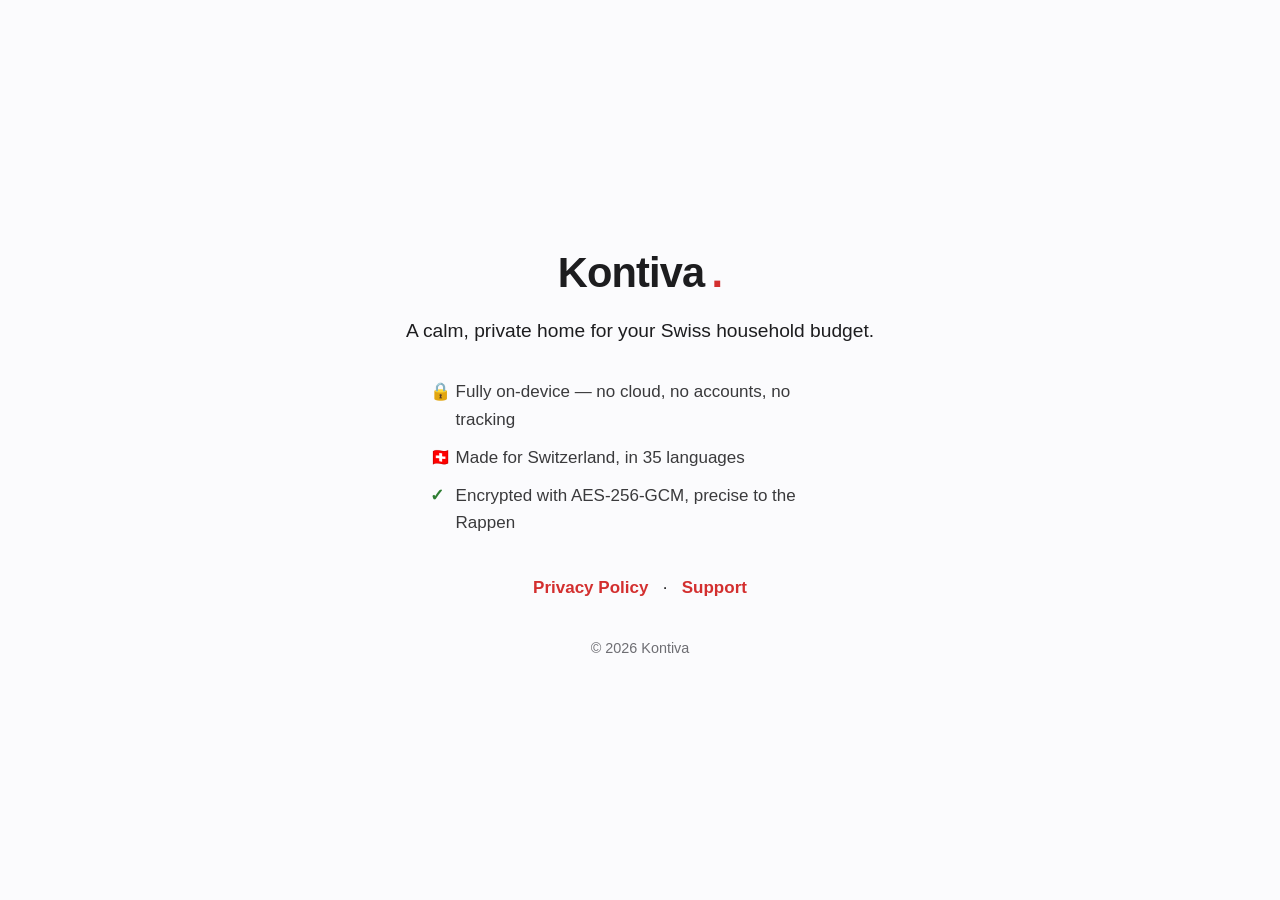
==== docs/index.html @ 573bb306 "docs: host privacy policy + landing page via GitHub Pages Co-Authored-By: Claude Opus 4.8 <noreply@a" ====
<!DOCTYPE html>
<html lang="en">
<head>
<meta charset="utf-8">
<meta name="viewport" content="width=device-width, initial-scale=1">
<title>Kontiva — Private Swiss household budgeting</title>
<meta name="description" content="A calm, private home for your Swiss household budget. Everything stays on your iPhone, encrypted — no cloud, no accounts, no tracking.">
<style>
  :root { color-scheme: light dark; }
  * { box-sizing: border-box; }
  body {
    font: 17px/1.6 -apple-system, BlinkMacSystemFont, "Segoe UI", Roboto, Helvetica, Arial, sans-serif;
    margin: 0; min-height: 100vh; display: grid; place-items: center;
    padding: 2rem 1.25rem; color: #1d1d1f; background: #fbfbfd;
  }
  .card { max-width: 560px; text-align: center; }
  .brand { display: inline-flex; align-items: baseline; gap: .45rem;
           font-weight: 700; font-size: 2.6rem; letter-spacing: -.02em; margin: 0 0 .4rem; }
  .brand .dot { color: #d32f2f; }
  p.tag { font-size: 1.2rem; color: #1d1d1f; margin: .2rem 0 1.6rem; }
  ul.points { list-style: none; padding: 0; margin: 0 auto 2rem; max-width: 420px;
              text-align: left; color: #3a3a3c; }
  ul.points li { padding: .35rem 0 .35rem 1.6rem; position: relative; }
  ul.points li::before { content: "🔒"; position: absolute; left: 0; }
  ul.points li:nth-child(2)::before { content: "🇨🇭"; }
  ul.points li:nth-child(3)::before { content: "✓"; color: #2e7d32; font-weight: 700; }
  .links a { color: #d32f2f; text-decoration: none; font-weight: 600; margin: 0 .6rem; }
  .links a:hover { text-decoration: underline; }
  footer { margin-top: 2.2rem; color: #6e6e73; font-size: .9rem; }
  @media (prefers-color-scheme: dark) {
    body { color: #f5f5f7; background: #000; }
    p.tag { color: #f5f5f7; }
    ul.points { color: #c7c7cc; }
    .links a { color: #ff6b6b; }
    footer { color: #98989d; }
  }
</style>
</head>
<body>
<div class="card">
  <p class="brand">Kontiva<span class="dot">.</span></p>
  <p class="tag">A calm, private home for your Swiss household budget.</p>
  <ul class="points">
    <li>Fully on-device — no cloud, no accounts, no tracking</li>
    <li>Made for Switzerland, in 35 languages</li>
    <li>Encrypted with AES-256-GCM, precise to the Rappen</li>
  </ul>
  <p class="links">
    <a href="./privacy.html">Privacy Policy</a> ·
    <a href="mailto:mohamed.rumy@bluewin.ch">Support</a>
  </p>
  <footer>© 2026 Kontiva</footer>
</div>
</body>
</html>
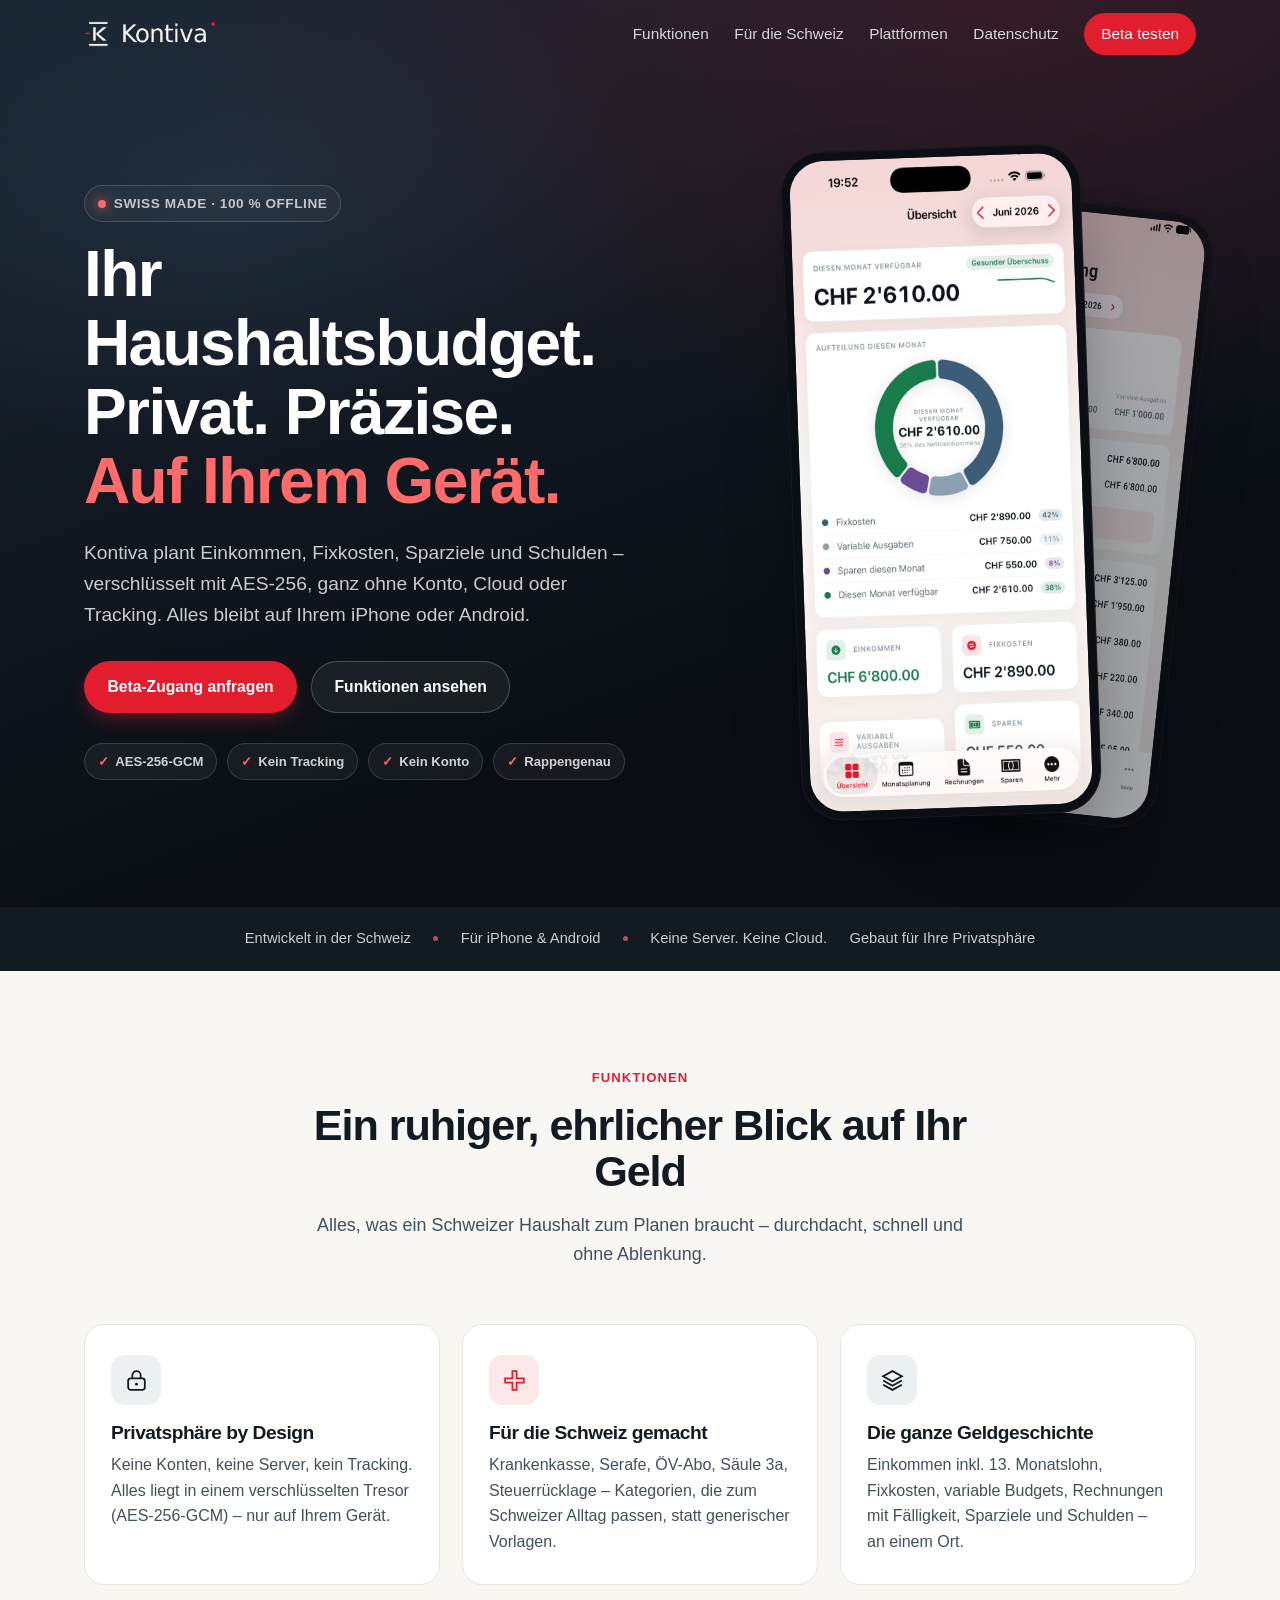
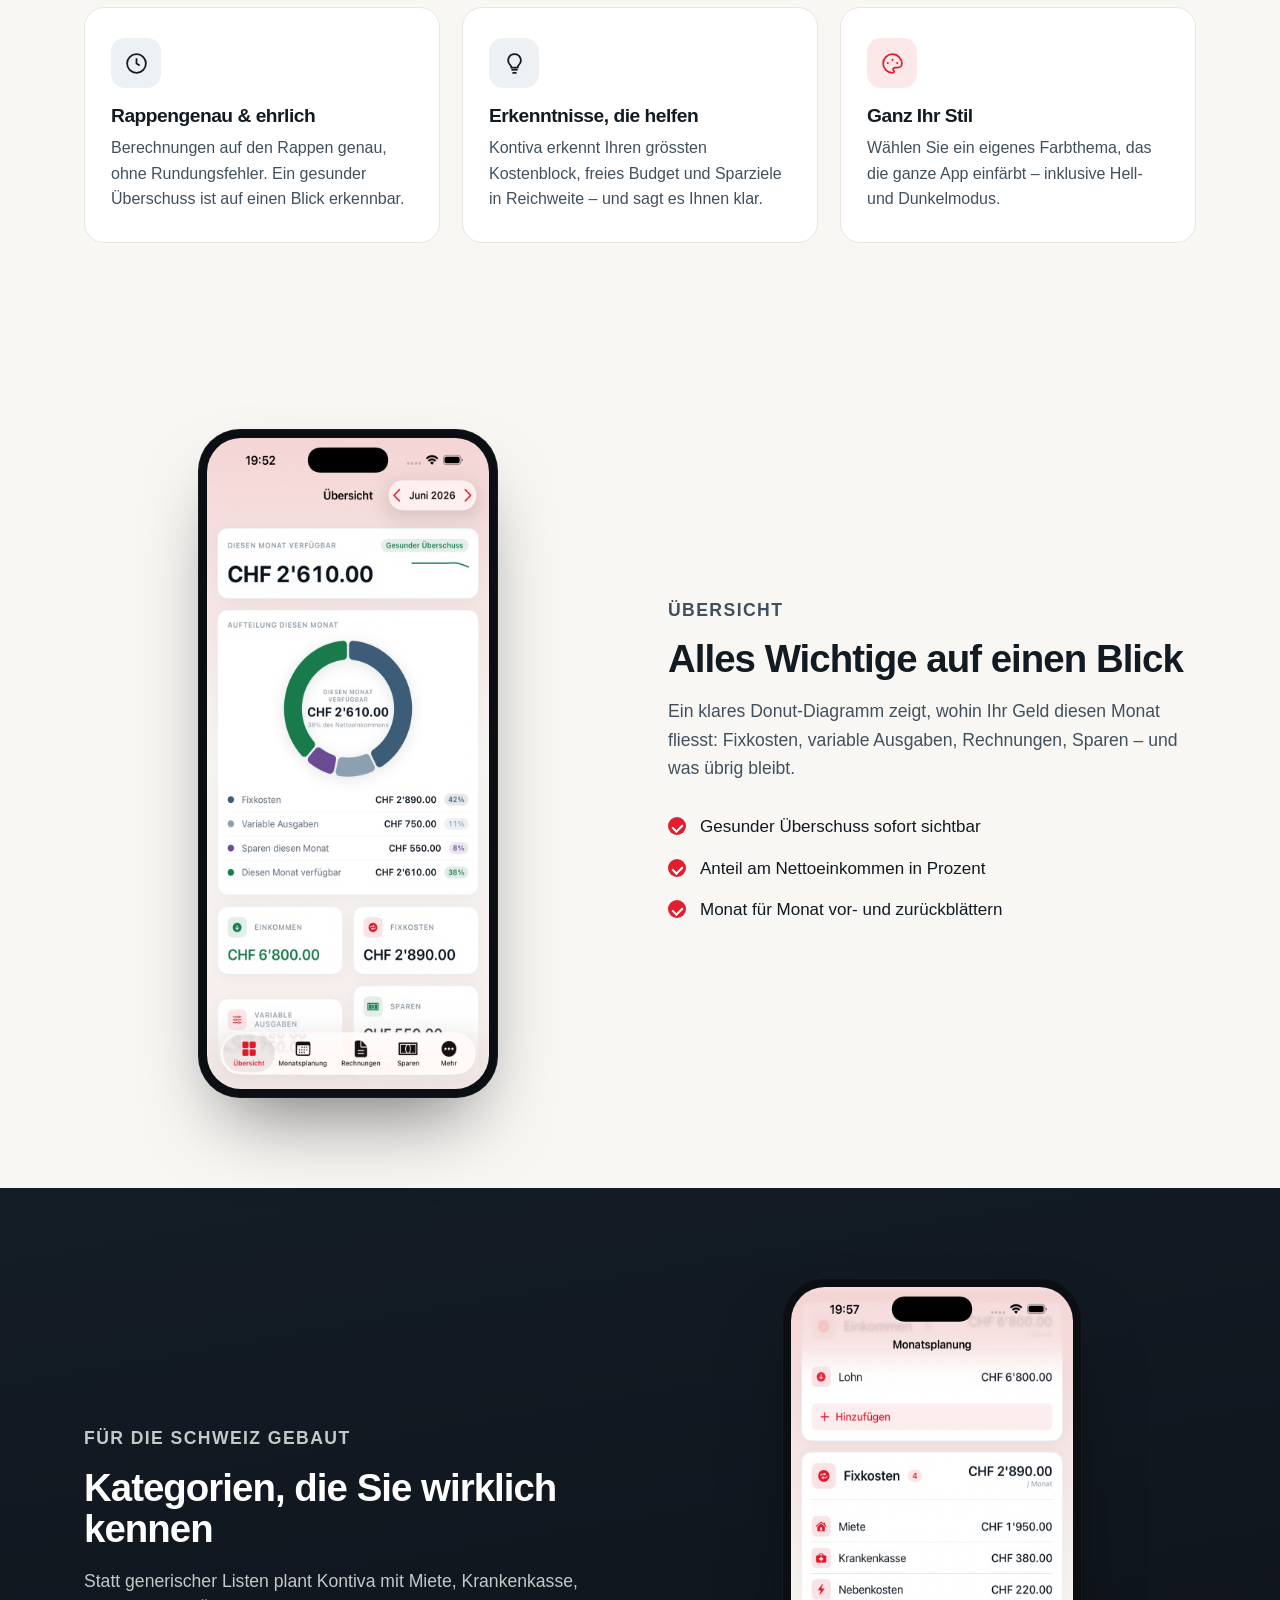
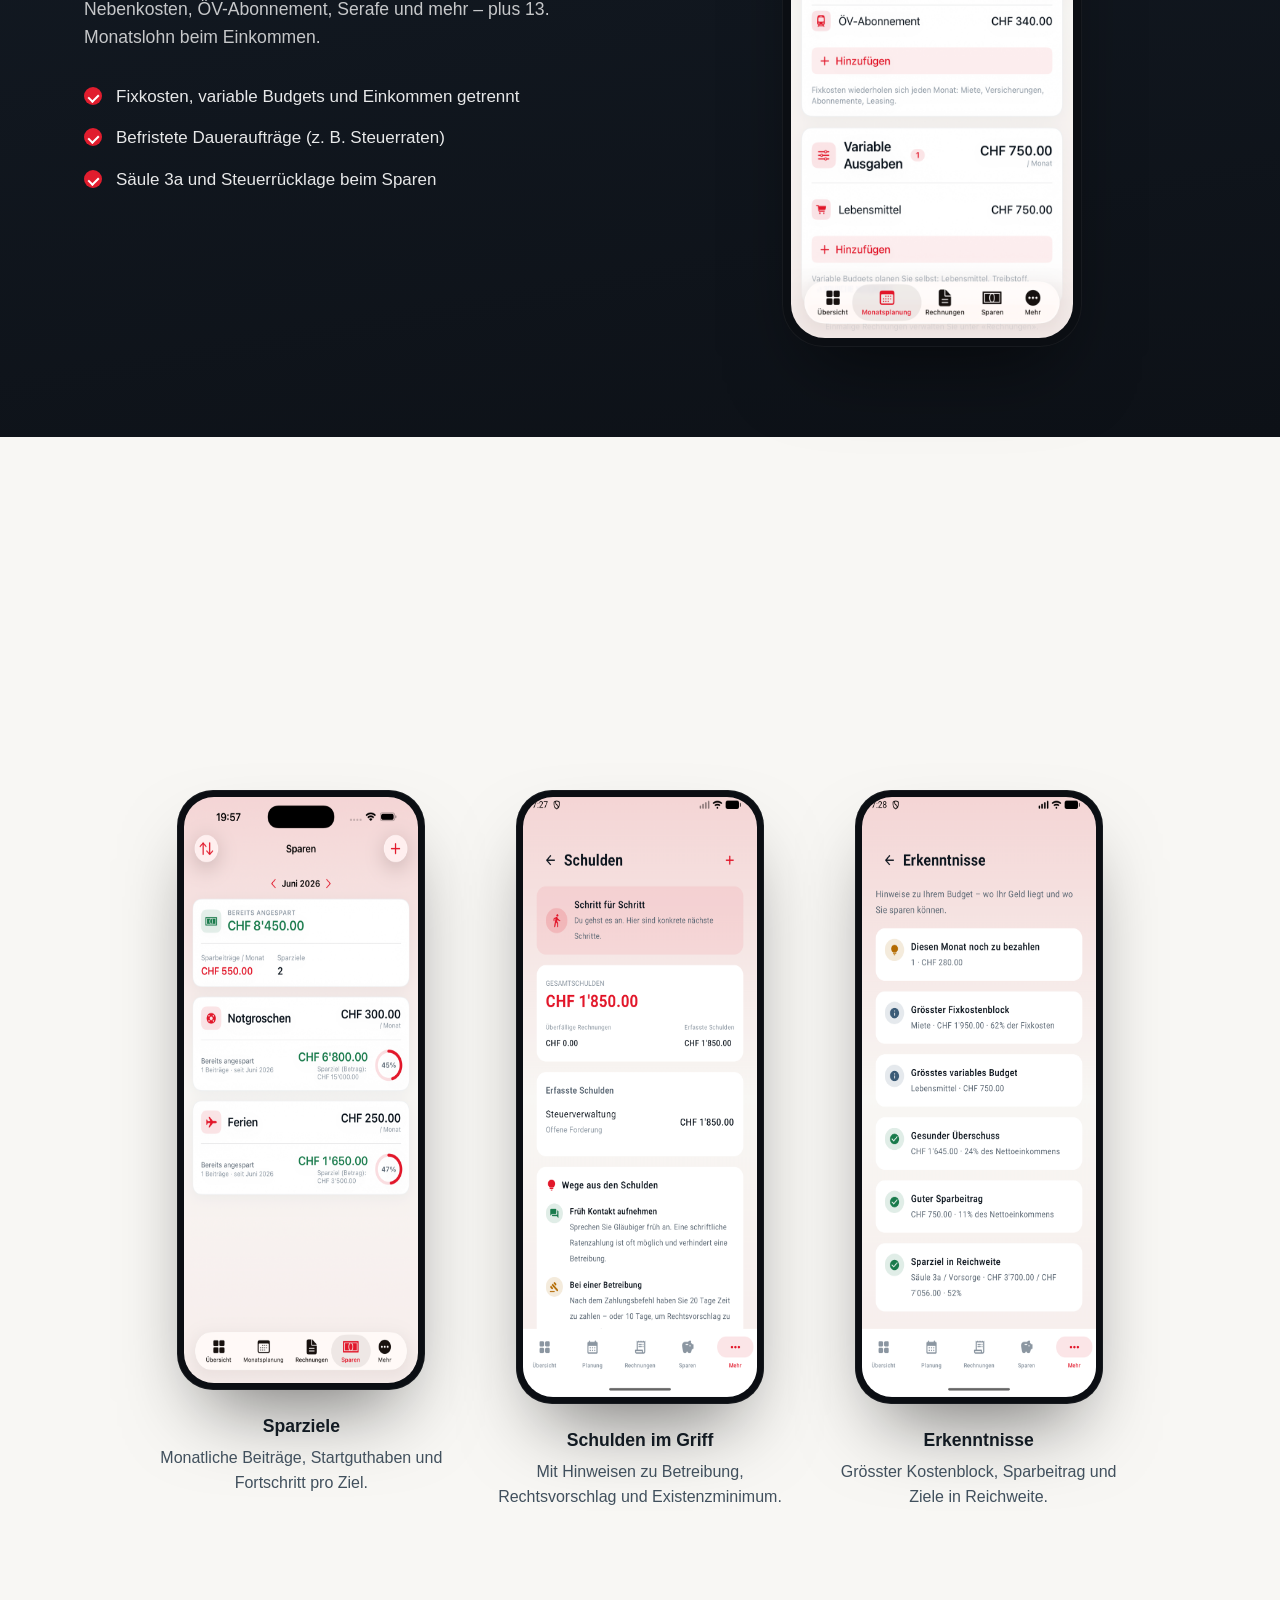
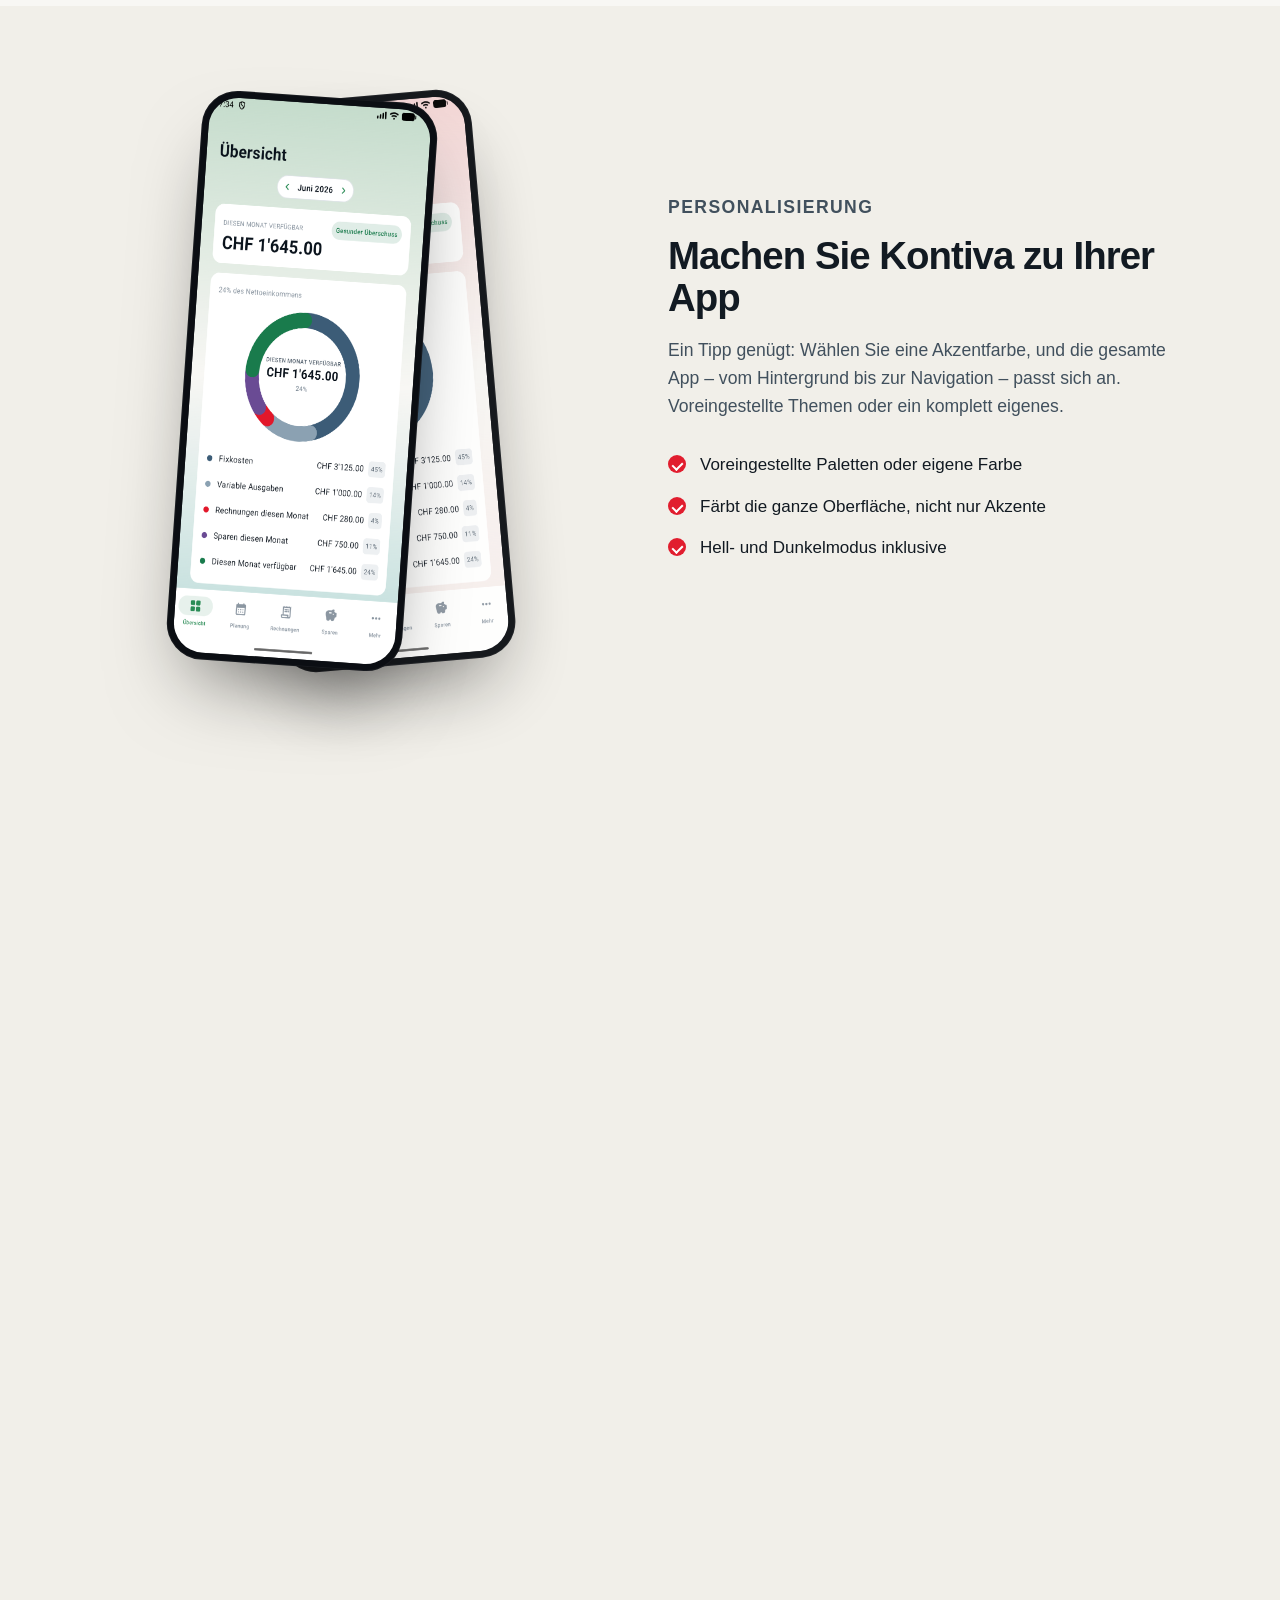
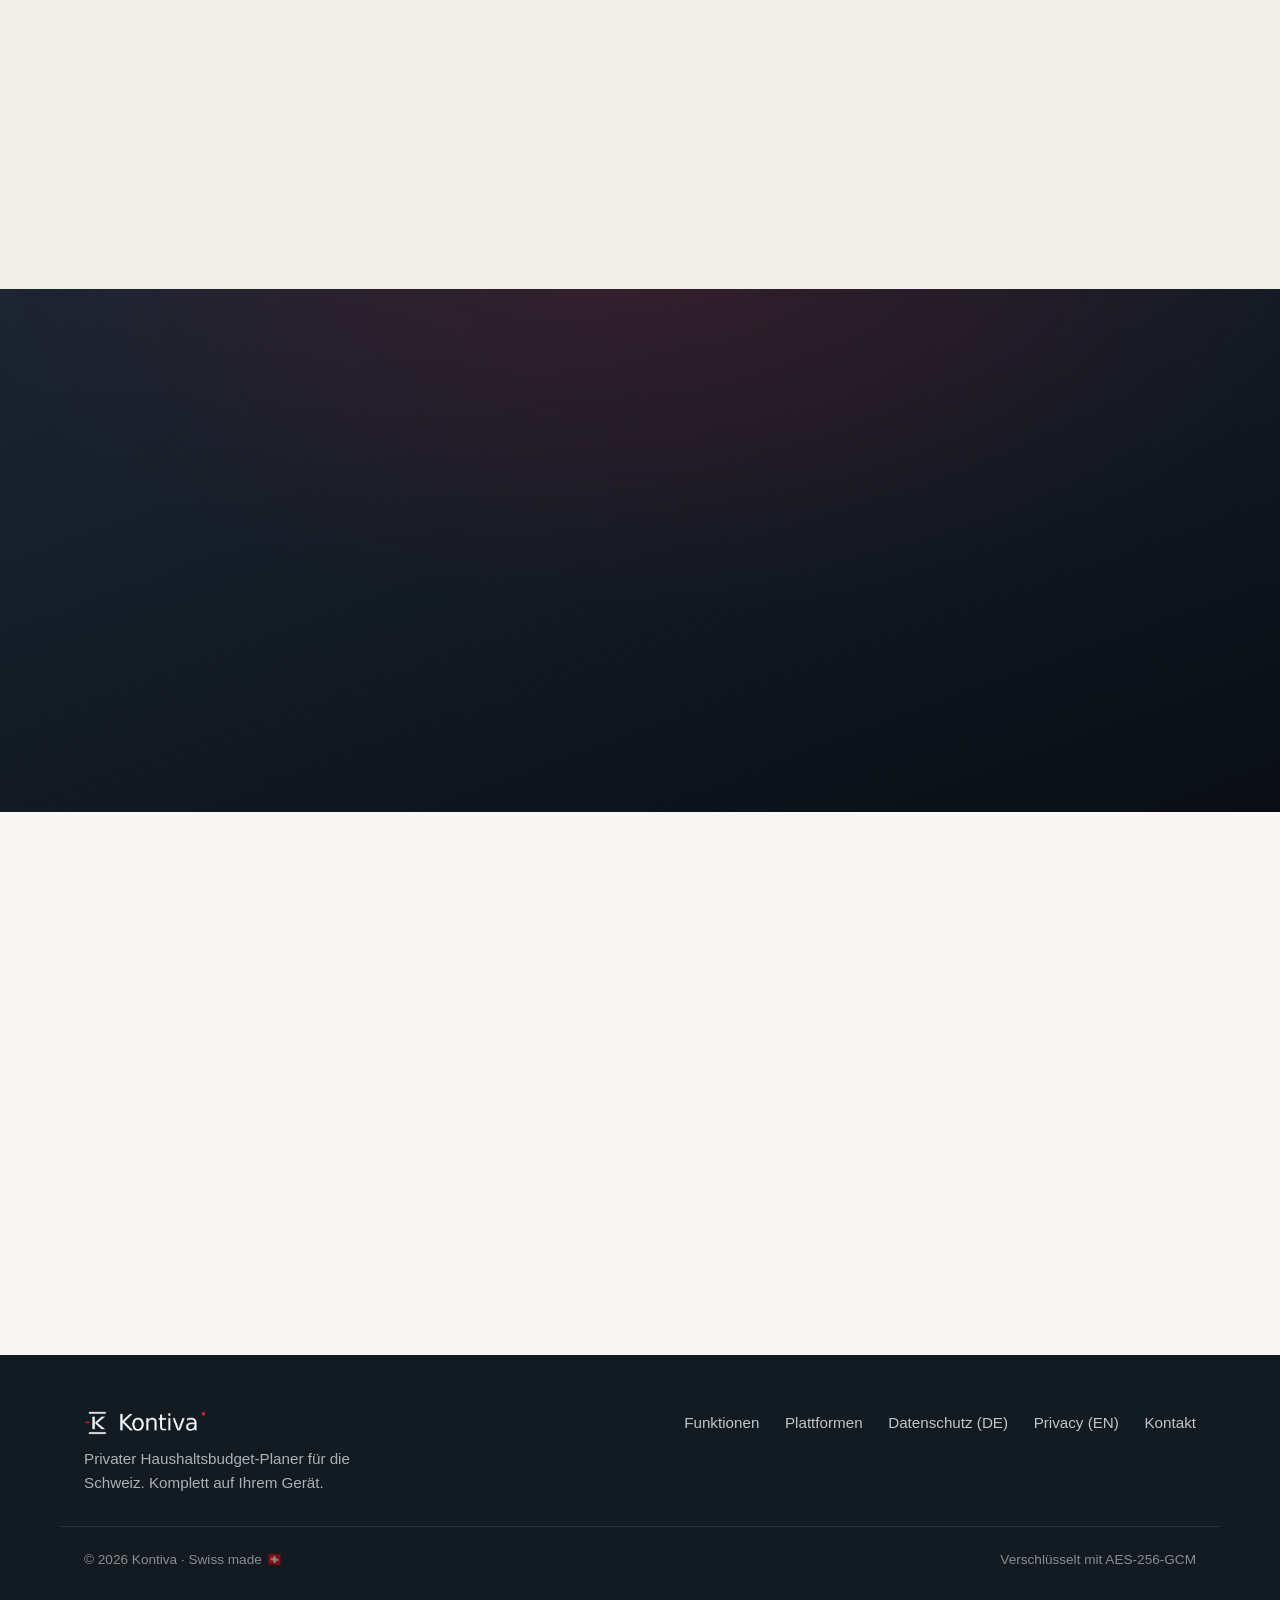
==== commit f805b2d7: "feat(web): professional kontiva.ch marketing site with live app screenshots Replace the placeholder " ====
--- a/docs/index.html
+++ b/docs/index.html
@@ -1,55 +1,311 @@
 <!DOCTYPE html>
-<html lang="en">
+<html lang="de">
 <head>
 <meta charset="utf-8">
 <meta name="viewport" content="width=device-width, initial-scale=1">
-<title>Kontiva — Private Swiss household budgeting</title>
-<meta name="description" content="A calm, private home for your Swiss household budget. Everything stays on your iPhone, encrypted — no cloud, no accounts, no tracking.">
-<style>
-  :root { color-scheme: light dark; }
-  * { box-sizing: border-box; }
-  body {
-    font: 17px/1.6 -apple-system, BlinkMacSystemFont, "Segoe UI", Roboto, Helvetica, Arial, sans-serif;
-    margin: 0; min-height: 100vh; display: grid; place-items: center;
-    padding: 2rem 1.25rem; color: #1d1d1f; background: #fbfbfd;
-  }
-  .card { max-width: 560px; text-align: center; }
-  .brand { display: inline-flex; align-items: baseline; gap: .45rem;
-           font-weight: 700; font-size: 2.6rem; letter-spacing: -.02em; margin: 0 0 .4rem; }
-  .brand .dot { color: #d32f2f; }
-  p.tag { font-size: 1.2rem; color: #1d1d1f; margin: .2rem 0 1.6rem; }
-  ul.points { list-style: none; padding: 0; margin: 0 auto 2rem; max-width: 420px;
-              text-align: left; color: #3a3a3c; }
-  ul.points li { padding: .35rem 0 .35rem 1.6rem; position: relative; }
-  ul.points li::before { content: "🔒"; position: absolute; left: 0; }
-  ul.points li:nth-child(2)::before { content: "🇨🇭"; }
-  ul.points li:nth-child(3)::before { content: "✓"; color: #2e7d32; font-weight: 700; }
-  .links a { color: #d32f2f; text-decoration: none; font-weight: 600; margin: 0 .6rem; }
-  .links a:hover { text-decoration: underline; }
-  footer { margin-top: 2.2rem; color: #6e6e73; font-size: .9rem; }
-  @media (prefers-color-scheme: dark) {
-    body { color: #f5f5f7; background: #000; }
-    p.tag { color: #f5f5f7; }
-    ul.points { color: #c7c7cc; }
-    .links a { color: #ff6b6b; }
-    footer { color: #98989d; }
-  }
-</style>
+<title>Kontiva — Schweizer Haushaltsbudget. Privat. Präzise. Auf Ihrem Gerät.</title>
+<meta name="description" content="Kontiva ist ein privater Haushaltsbudget-Planer für die Schweiz. Einkommen, Fixkosten, Sparziele und Schulden – verschlüsselt mit AES-256, ganz ohne Konto, Cloud oder Tracking. Für iPhone und Android.">
+<meta name="theme-color" content="#0d1117">
+<link rel="icon" type="image/png" sizes="32x32" href="./assets/brand/favicon-32.png">
+<link rel="apple-touch-icon" href="./assets/brand/icon-180.png">
+<link rel="canonical" href="https://kontiva.ch/">
+
+<!-- Open Graph -->
+<meta property="og:type" content="website">
+<meta property="og:title" content="Kontiva — Schweizer Haushaltsbudget, komplett auf Ihrem Gerät">
+<meta property="og:description" content="Privat, präzise und ohne Cloud. Verschlüsselt mit AES-256. Für iPhone und Android.">
+<meta property="og:image" content="https://kontiva.ch/assets/brand/icon-512.png">
+<meta property="og:url" content="https://kontiva.ch/">
+<meta name="twitter:card" content="summary_large_image">
+
+<link rel="preload" as="image" href="./assets/shots/i_overview.png">
+<link rel="stylesheet" href="./assets/site.css">
 </head>
 <body>
-<div class="card">
-  <p class="brand">Kontiva<span class="dot">.</span></p>
-  <p class="tag">A calm, private home for your Swiss household budget.</p>
-  <ul class="points">
-    <li>Fully on-device — no cloud, no accounts, no tracking</li>
-    <li>Made for Switzerland, in 35 languages</li>
-    <li>Encrypted with AES-256-GCM, precise to the Rappen</li>
-  </ul>
-  <p class="links">
-    <a href="./privacy.html">Privacy Policy</a> ·
-    <a href="mailto:mohamed.rumy@bluewin.ch">Support</a>
-  </p>
-  <footer>© 2026 Kontiva</footer>
-</div>
+
+<!-- ===== Header ===== -->
+<header class="site-header" id="header">
+  <div class="wrap header-inner">
+    <a class="brand" href="#top" aria-label="Kontiva — Startseite">
+      <img class="wm wm-dark"  src="./assets/brand/wordmark-dark.png"  alt="Kontiva" height="26">
+      <img class="wm wm-light" src="./assets/brand/wordmark-light.png" alt="Kontiva" height="26">
+    </a>
+    <nav class="nav" aria-label="Hauptnavigation">
+      <a href="#funktionen">Funktionen</a>
+      <a href="#schweiz">Für die Schweiz</a>
+      <a href="#plattformen">Plattformen</a>
+      <a href="./privacy-de.html">Datenschutz</a>
+      <a class="btn btn-sm" href="#beta">Beta testen</a>
+    </nav>
+  </div>
+</header>
+
+<main id="top">
+
+  <!-- ===== Hero ===== -->
+  <section class="hero">
+    <div class="hero-glow" aria-hidden="true"></div>
+    <div class="wrap hero-grid">
+      <div class="hero-copy reveal">
+        <p class="eyebrow"><span class="dot"></span> Swiss made · 100 % offline</p>
+        <h1>Ihr Haushaltsbudget.<br>Privat. Präzise.<br><span class="hl">Auf Ihrem Gerät.</span></h1>
+        <p class="lede">Kontiva plant Einkommen, Fixkosten, Sparziele und Schulden – verschlüsselt
+        mit AES-256, ganz ohne Konto, Cloud oder Tracking. Alles bleibt auf Ihrem iPhone oder Android.</p>
+        <div class="hero-cta">
+          <a class="btn btn-primary" href="#beta">Beta-Zugang anfragen</a>
+          <a class="btn btn-ghost" href="#funktionen">Funktionen ansehen</a>
+        </div>
+        <ul class="trust">
+          <li>AES-256-GCM</li>
+          <li>Kein Tracking</li>
+          <li>Kein Konto</li>
+          <li>Rappengenau</li>
+        </ul>
+      </div>
+      <div class="hero-visual reveal">
+        <div class="phone phone-hero">
+          <img src="./assets/shots/i_overview.png" alt="Kontiva Übersicht auf dem iPhone mit Donut-Diagramm und gesundem Überschuss" width="300" height="651">
+        </div>
+        <div class="phone phone-behind" aria-hidden="true">
+          <img src="./assets/shots/a_planung.png" alt="" loading="lazy" width="270" height="600">
+        </div>
+      </div>
+    </div>
+  </section>
+
+  <!-- ===== value strip ===== -->
+  <section class="strip">
+    <div class="wrap strip-inner">
+      <span>Entwickelt in der Schweiz</span><i></i>
+      <span>Für iPhone &amp; Android</span><i></i>
+      <span>Keine Server. Keine Cloud.</span><i></i>
+      <span>Gebaut für Ihre Privatsphäre</span>
+    </div>
+  </section>
+
+  <!-- ===== Features ===== -->
+  <section class="section" id="funktionen">
+    <div class="wrap">
+      <header class="sec-head reveal">
+        <p class="kicker">Funktionen</p>
+        <h2>Ein ruhiger, ehrlicher Blick auf Ihr Geld</h2>
+        <p class="sub">Alles, was ein Schweizer Haushalt zum Planen braucht – durchdacht,
+        schnell und ohne Ablenkung.</p>
+      </header>
+      <div class="grid features">
+        <article class="card reveal">
+          <span class="ic">
+            <svg viewBox="0 0 24 24" fill="none" stroke="currentColor" stroke-width="1.7"><rect x="4" y="10" width="16" height="11" rx="2.5"/><path d="M8 10V7a4 4 0 0 1 8 0v3"/><circle cx="12" cy="15.5" r="1.4" fill="currentColor" stroke="none"/></svg>
+          </span>
+          <h3>Privatsphäre by Design</h3>
+          <p>Keine Konten, keine Server, kein Tracking. Alles liegt in einem verschlüsselten
+          Tresor (AES-256-GCM) – nur auf Ihrem Gerät.</p>
+        </article>
+        <article class="card reveal">
+          <span class="ic ic-red">
+            <svg viewBox="0 0 24 24" fill="none" stroke="currentColor" stroke-width="1.7"><path d="M10 3h4v7h7v4h-7v7h-4v-7H3v-4h7z"/></svg>
+          </span>
+          <h3>Für die Schweiz gemacht</h3>
+          <p>Krankenkasse, Serafe, ÖV-Abo, Säule 3a, Steuerrücklage – Kategorien, die zum
+          Schweizer Alltag passen, statt generischer Vorlagen.</p>
+        </article>
+        <article class="card reveal">
+          <span class="ic">
+            <svg viewBox="0 0 24 24" fill="none" stroke="currentColor" stroke-width="1.7"><path d="M12 3 21 8 12 13 3 8z"/><path d="M3 12l9 5 9-5"/><path d="M3 16l9 5 9-5"/></svg>
+          </span>
+          <h3>Die ganze Geldgeschichte</h3>
+          <p>Einkommen inkl. 13. Monatslohn, Fixkosten, variable Budgets, Rechnungen mit
+          Fälligkeit, Sparziele und Schulden – an einem Ort.</p>
+        </article>
+        <article class="card reveal">
+          <span class="ic">
+            <svg viewBox="0 0 24 24" fill="none" stroke="currentColor" stroke-width="1.7"><circle cx="12" cy="12" r="9"/><path d="M12 7v5l3 2"/></svg>
+          </span>
+          <h3>Rappengenau &amp; ehrlich</h3>
+          <p>Berechnungen auf den Rappen genau, ohne Rundungsfehler. Ein gesunder Überschuss
+          ist auf einen Blick erkennbar.</p>
+        </article>
+        <article class="card reveal">
+          <span class="ic">
+            <svg viewBox="0 0 24 24" fill="none" stroke="currentColor" stroke-width="1.7"><path d="M9 18h6"/><path d="M10 21h4"/><path d="M12 3a6 6 0 0 0-4 10.5c.6.6 1 1.4 1 2.5h6c0-1.1.4-1.9 1-2.5A6 6 0 0 0 12 3z"/></svg>
+          </span>
+          <h3>Erkenntnisse, die helfen</h3>
+          <p>Kontiva erkennt Ihren grössten Kostenblock, freies Budget und Sparziele in
+          Reichweite – und sagt es Ihnen klar.</p>
+        </article>
+        <article class="card reveal">
+          <span class="ic ic-red">
+            <svg viewBox="0 0 24 24" fill="none" stroke="currentColor" stroke-width="1.7"><path d="M12 3a9 9 0 1 0 0 18c1.7 0 2-1.4 1-2.4-.9-1-.3-2.6 1.1-2.6H17a4 4 0 0 0 4-4c0-4.4-4-9-9-9z"/><circle cx="7.5" cy="11.5" r="1" fill="currentColor" stroke="none"/><circle cx="12" cy="8.5" r="1" fill="currentColor" stroke="none"/><circle cx="16.5" cy="11.5" r="1" fill="currentColor" stroke="none"/></svg>
+          </span>
+          <h3>Ganz Ihr Stil</h3>
+          <p>Wählen Sie ein eigenes Farbthema, das die ganze App einfärbt – inklusive
+          Hell- und Dunkelmodus.</p>
+        </article>
+      </div>
+    </div>
+  </section>
+
+  <!-- ===== Showcase: Übersicht ===== -->
+  <section class="showcase" id="uebersicht">
+    <div class="wrap showcase-grid">
+      <div class="showcase-media reveal">
+        <div class="phone"><img src="./assets/shots/i_overview.png" alt="Übersicht mit Aufteilung des Monats" loading="lazy" width="300" height="651"></div>
+      </div>
+      <div class="showcase-copy reveal">
+        <p class="kicker">Übersicht</p>
+        <h2>Alles Wichtige auf einen Blick</h2>
+        <p>Ein klares Donut-Diagramm zeigt, wohin Ihr Geld diesen Monat fliesst: Fixkosten,
+        variable Ausgaben, Rechnungen, Sparen – und was übrig bleibt.</p>
+        <ul class="ticks">
+          <li>Gesunder Überschuss sofort sichtbar</li>
+          <li>Anteil am Nettoeinkommen in Prozent</li>
+          <li>Monat für Monat vor- und zurückblättern</li>
+        </ul>
+      </div>
+    </div>
+  </section>
+
+  <!-- ===== Showcase: Schweiz (dark) ===== -->
+  <section class="showcase showcase-dark" id="schweiz">
+    <div class="wrap showcase-grid reverse">
+      <div class="showcase-media reveal">
+        <div class="phone"><img src="./assets/shots/i_planung.png" alt="Monatsplanung mit Schweizer Kategorien" loading="lazy" width="300" height="651"></div>
+      </div>
+      <div class="showcase-copy reveal">
+        <p class="kicker">Für die Schweiz gebaut</p>
+        <h2>Kategorien, die Sie wirklich kennen</h2>
+        <p>Statt generischer Listen plant Kontiva mit Miete, Krankenkasse, Nebenkosten,
+        ÖV-Abonnement, Serafe und mehr – plus 13. Monatslohn beim Einkommen.</p>
+        <ul class="ticks">
+          <li>Fixkosten, variable Budgets und Einkommen getrennt</li>
+          <li>Befristete Daueraufträge (z. B. Steuerraten)</li>
+          <li>Säule 3a und Steuerrücklage beim Sparen</li>
+        </ul>
+      </div>
+    </div>
+  </section>
+
+  <!-- ===== Triple gallery: Sparen / Schulden / Erkenntnisse ===== -->
+  <section class="section">
+    <div class="wrap">
+      <header class="sec-head reveal">
+        <p class="kicker">Mehr als nur Budget</p>
+        <h2>Sparen, Schulden und smarte Erkenntnisse</h2>
+        <p class="sub">Kontiva begleitet Sie über den Monat hinaus – mit Zielen, Übersicht über
+        offene Forderungen und konkreten Hinweisen.</p>
+      </header>
+      <div class="trio">
+        <figure class="trio-item reveal">
+          <div class="phone phone-sm"><img src="./assets/shots/i_sparen.png" alt="Sparziele mit Fortschritt" loading="lazy" width="270" height="586"></div>
+          <figcaption><strong>Sparziele</strong>Monatliche Beiträge, Startguthaben und Fortschritt pro Ziel.</figcaption>
+        </figure>
+        <figure class="trio-item reveal">
+          <div class="phone phone-sm"><img src="./assets/shots/a_schulden.png" alt="Schulden im Blick mit Schweizer Hinweisen" loading="lazy" width="270" height="600"></div>
+          <figcaption><strong>Schulden im Griff</strong>Mit Hinweisen zu Betreibung, Rechtsvorschlag und Existenzminimum.</figcaption>
+        </figure>
+        <figure class="trio-item reveal">
+          <div class="phone phone-sm"><img src="./assets/shots/a_insights.png" alt="Erkenntnisse zu Ihrem Budget" loading="lazy" width="270" height="600"></div>
+          <figcaption><strong>Erkenntnisse</strong>Grösster Kostenblock, Sparbeitrag und Ziele in Reichweite.</figcaption>
+        </figure>
+      </div>
+    </div>
+  </section>
+
+  <!-- ===== Theming ===== -->
+  <section class="showcase showcase-soft" id="thema">
+    <div class="wrap showcase-grid">
+      <div class="showcase-media reveal theme-duo">
+        <div class="phone phone-sm"><img src="./assets/shots/a_overview.png" alt="Kontiva im roten Standardthema" loading="lazy" width="250" height="556"></div>
+        <div class="phone phone-sm phone-front"><img src="./assets/shots/a_overview_teal.png" alt="Kontiva in einem eigenen türkisen Thema" loading="lazy" width="250" height="556"></div>
+      </div>
+      <div class="showcase-copy reveal">
+        <p class="kicker">Personalisierung</p>
+        <h2>Machen Sie Kontiva zu Ihrer App</h2>
+        <p>Ein Tipp genügt: Wählen Sie eine Akzentfarbe, und die gesamte App – vom Hintergrund
+        bis zur Navigation – passt sich an. Voreingestellte Themen oder ein komplett eigenes.</p>
+        <ul class="ticks">
+          <li>Voreingestellte Paletten oder eigene Farbe</li>
+          <li>Färbt die ganze Oberfläche, nicht nur Akzente</li>
+          <li>Hell- und Dunkelmodus inklusive</li>
+        </ul>
+      </div>
+    </div>
+  </section>
+
+  <!-- ===== Platforms ===== -->
+  <section class="section section-platforms" id="plattformen">
+    <div class="wrap">
+      <header class="sec-head reveal">
+        <p class="kicker">Plattformen</p>
+        <h2>Gebaut für iPhone und Android</h2>
+        <p class="sub">Dasselbe durchdachte Erlebnis, nativ auf beiden Systemen –
+        mit identischen Funktionen und Daten, die das Gerät nie verlassen.</p>
+      </header>
+      <div class="platform-duo reveal">
+        <figure>
+          <div class="phone"><img src="./assets/shots/i_onboarding.png" alt="Kontiva Willkommensbildschirm auf dem iPhone" loading="lazy" width="300" height="651"></div>
+          <figcaption>iPhone · iOS 26</figcaption>
+        </figure>
+        <figure>
+          <div class="phone phone-android"><img src="./assets/shots/a_sparen.png" alt="Kontiva Sparen auf Android" loading="lazy" width="300" height="667"></div>
+          <figcaption>Android</figcaption>
+        </figure>
+      </div>
+    </div>
+  </section>
+
+  <!-- ===== Privacy band ===== -->
+  <section class="privacy-band">
+    <div class="wrap privacy-inner reveal">
+      <span class="lock" aria-hidden="true">
+        <svg viewBox="0 0 24 24" fill="none" stroke="currentColor" stroke-width="1.6"><rect x="4" y="10" width="16" height="11" rx="2.5"/><path d="M8 10V7a4 4 0 0 1 8 0v3"/></svg>
+      </span>
+      <h2>Ihre Finanzdaten verlassen Ihr Gerät nie.</h2>
+      <p>Kein Konto, keine Cloud, keine Analyse. Der Tresor wird mit einem Schlüssel aus Ihrem
+      persönlichen Code gesichert (PBKDF2 + AES-256-GCM). Es gibt keine Hintertür – auch nicht für uns.</p>
+      <a class="link-arrow" href="./privacy-de.html">Datenschutzerklärung lesen →</a>
+    </div>
+  </section>
+
+  <!-- ===== Beta / CTA ===== -->
+  <section class="cta" id="beta">
+    <div class="wrap cta-inner reveal">
+      <h2>Bereit, Ordnung in Ihr Budget zu bringen?</h2>
+      <p>Kontiva startet als geschlossene Beta für iPhone (TestFlight) und Android.
+      Schreiben Sie uns für einen Zugang – wir melden uns persönlich.</p>
+      <div class="cta-actions">
+        <a class="btn btn-primary btn-lg" href="mailto:mohamed.rumy@bluewin.ch?subject=Kontiva%20Beta-Zugang">Beta-Zugang anfragen</a>
+      </div>
+      <div class="store-badges" aria-label="Verfügbarkeit">
+        <span class="store"><b>Bald im</b>App Store</span>
+        <span class="store"><b>Bald bei</b>Google Play</span>
+      </div>
+    </div>
+  </section>
+
+</main>
+
+<!-- ===== Footer ===== -->
+<footer class="site-footer">
+  <div class="wrap footer-inner">
+    <div class="foot-brand">
+      <img src="./assets/brand/wordmark-dark.png" alt="Kontiva" height="24">
+      <p>Privater Haushaltsbudget-Planer für die Schweiz. Komplett auf Ihrem Gerät.</p>
+    </div>
+    <nav class="foot-nav" aria-label="Footer">
+      <a href="#funktionen">Funktionen</a>
+      <a href="#plattformen">Plattformen</a>
+      <a href="./privacy-de.html">Datenschutz (DE)</a>
+      <a href="./privacy.html">Privacy (EN)</a>
+      <a href="mailto:mohamed.rumy@bluewin.ch">Kontakt</a>
+    </nav>
+  </div>
+  <div class="wrap foot-bottom">
+    <span>© 2026 Kontiva · Swiss made 🇨🇭</span>
+    <span>Verschlüsselt mit AES-256-GCM</span>
+  </div>
+</footer>
+
+<script src="./assets/site.js" defer></script>
 </body>
 </html>
--- a/docs/assets/site.css
+++ b/docs/assets/site.css
@@ -0,0 +1,297 @@
+/* ===================================================================
+   Kontiva — marketing site
+   Brand: Swiss Red #E11D2E · Charcoal #121A22 · Off-white #F8F7F4
+   =================================================================== */
+
+:root{
+  --red:#e11d2e;
+  --red-600:#c4162a;
+  --red-soft:#ff6b6b;
+  --ink:#121a22;
+  --ink-2:#41505d;
+  --ink-3:#6b7785;
+  --bg:#f8f7f4;
+  --bg-card:#ffffff;
+  --line:#e9e6df;
+  --dark:#0d1117;
+  --dark-2:#141c26;
+  --dark-grad-a:#1a2532;
+  --dark-grad-b:#0a0e14;
+  --radius:20px;
+  --maxw:1160px;
+  --ease:cubic-bezier(.22,.61,.36,1);
+  --font:-apple-system,BlinkMacSystemFont,"SF Pro Display","Segoe UI",Roboto,Inter,Helvetica,Arial,sans-serif;
+}
+
+*{box-sizing:border-box}
+html{scroll-behavior:smooth}
+body{
+  margin:0;
+  font-family:var(--font);
+  font-size:17px;line-height:1.6;
+  color:var(--ink);
+  background:var(--bg);
+  -webkit-font-smoothing:antialiased;
+  text-rendering:optimizeLegibility;
+  overflow-x:hidden;
+}
+img{max-width:100%;display:block}
+a{color:inherit;text-decoration:none}
+h1,h2,h3{letter-spacing:-.025em;line-height:1.08;margin:0}
+.wrap{max-width:var(--maxw);margin:0 auto;padding:0 24px}
+
+/* ---------- Buttons ---------- */
+.btn{
+  display:inline-flex;align-items:center;justify-content:center;gap:.5rem;
+  font-weight:600;font-size:.98rem;border-radius:999px;
+  padding:.8rem 1.4rem;cursor:pointer;border:1px solid transparent;
+  transition:transform .2s var(--ease),box-shadow .2s var(--ease),background .2s,color .2s;
+  white-space:nowrap;
+}
+.btn:active{transform:translateY(1px)}
+.btn-primary{background:var(--red);color:#fff;box-shadow:0 8px 22px -8px rgba(225,29,46,.6)}
+.btn-primary:hover{background:var(--red-600);box-shadow:0 12px 28px -8px rgba(225,29,46,.7);transform:translateY(-1px)}
+.btn-ghost{background:rgba(255,255,255,.06);color:#fff;border-color:rgba(255,255,255,.22)}
+.btn-ghost:hover{background:rgba(255,255,255,.12)}
+.btn-sm{padding:.5rem 1rem;font-size:.9rem;background:var(--red);color:#fff}
+.btn-sm:hover{background:var(--red-600)}
+.btn-lg{padding:1rem 1.9rem;font-size:1.05rem}
+
+/* ---------- Header ---------- */
+.site-header{
+  position:fixed;top:0;left:0;right:0;z-index:50;
+  transition:background .3s,box-shadow .3s,border-color .3s;
+  border-bottom:1px solid transparent;
+}
+.header-inner{display:flex;align-items:center;justify-content:space-between;height:68px}
+.brand{display:inline-flex;align-items:center}
+.brand .wm{height:26px;width:auto}
+.wm-light{display:none}
+.nav{display:flex;align-items:center;gap:1.6rem}
+.nav a{font-size:.96rem;font-weight:500;color:rgba(255,255,255,.82);transition:color .2s}
+.nav a:hover{color:#fff}
+.nav .btn-sm{color:#fff}
+/* scrolled state → solid light header */
+.site-header.scrolled{
+  background:rgba(255,255,255,.82);
+  backdrop-filter:saturate(180%) blur(18px);
+  -webkit-backdrop-filter:saturate(180%) blur(18px);
+  border-bottom-color:var(--line);
+}
+.site-header.scrolled .wm-dark{display:none}
+.site-header.scrolled .wm-light{display:block}
+.site-header.scrolled .nav a{color:var(--ink-2)}
+.site-header.scrolled .nav a:hover{color:var(--ink)}
+
+/* ---------- Hero ---------- */
+.hero{
+  position:relative;
+  background:
+    radial-gradient(120% 90% at 78% 0%, rgba(225,29,46,.16), transparent 55%),
+    linear-gradient(160deg,var(--dark-grad-a),var(--dark-grad-b) 70%);
+  color:#fff;
+  padding:148px 0 90px;
+  overflow:hidden;
+}
+.hero-glow{
+  position:absolute;inset:0;pointer-events:none;
+  background:radial-gradient(50% 40% at 18% 22%, rgba(120,150,200,.12), transparent 70%);
+}
+.hero-grid{
+  position:relative;display:grid;grid-template-columns:1.05fr .95fr;
+  gap:40px;align-items:center;
+}
+.eyebrow{
+  display:inline-flex;align-items:center;gap:.5rem;
+  font-size:.85rem;font-weight:600;letter-spacing:.04em;text-transform:uppercase;
+  color:rgba(255,255,255,.72);margin:0 0 18px;
+  padding:.4rem .8rem;border:1px solid rgba(255,255,255,.16);border-radius:999px;
+  background:rgba(255,255,255,.04);
+}
+.eyebrow .dot{width:8px;height:8px;border-radius:50%;background:var(--red-soft);box-shadow:0 0 12px var(--red-soft)}
+.hero h1{font-size:clamp(2.4rem,5.2vw,4rem);font-weight:700}
+.hero h1 .hl{color:var(--red-soft)}
+.lede{font-size:clamp(1.05rem,1.5vw,1.22rem);color:rgba(255,255,255,.78);max-width:30em;margin:22px 0 30px}
+.hero-cta{display:flex;flex-wrap:wrap;gap:14px;margin-bottom:30px}
+.trust{list-style:none;display:flex;flex-wrap:wrap;gap:10px;padding:0;margin:0}
+.trust li{
+  font-size:.82rem;font-weight:600;color:rgba(255,255,255,.8);
+  padding:.42rem .8rem;border-radius:999px;
+  border:1px solid rgba(255,255,255,.14);background:rgba(255,255,255,.05);
+}
+.trust li::before{content:"✓";color:var(--red-soft);margin-right:.4rem;font-weight:700}
+
+/* hero visual */
+.hero-visual{position:relative;display:flex;justify-content:center;align-items:center;min-height:560px}
+.phone-hero{position:relative;z-index:2;width:300px;transform:rotate(-2deg)}
+.phone-behind{
+  position:absolute;z-index:1;width:248px;right:2%;top:8%;
+  transform:rotate(6deg);opacity:.62;filter:saturate(.9);
+}
+
+/* ---------- Phone frame ---------- */
+.phone{
+  border-radius:42px;background:#0b0e13;padding:9px;
+  box-shadow:0 40px 80px -28px rgba(0,0,0,.55), 0 0 0 1px rgba(255,255,255,.05) inset;
+}
+.phone img{border-radius:34px;display:block;width:100%}
+.phone-sm{border-radius:36px;padding:7px}
+.phone-sm img{border-radius:30px}
+.phone-android{border-radius:34px}
+.phone-android img{border-radius:27px}
+
+/* ---------- value strip ---------- */
+.strip{background:var(--ink);color:rgba(255,255,255,.78)}
+.strip-inner{
+  display:flex;flex-wrap:wrap;align-items:center;justify-content:center;gap:.9rem 1.4rem;
+  padding:20px 24px;font-size:.92rem;font-weight:500;
+}
+.strip-inner i{width:5px;height:5px;border-radius:50%;background:var(--red-soft);opacity:.7}
+.strip-inner i:last-of-type{display:none}
+
+/* ---------- Sections ---------- */
+.section{padding:96px 0}
+.sec-head{max-width:680px;margin:0 auto 56px;text-align:center}
+.kicker{
+  font-size:.82rem;font-weight:700;letter-spacing:.08em;text-transform:uppercase;
+  color:var(--red);margin:0 0 14px;
+}
+.sec-head h2{font-size:clamp(1.9rem,3.4vw,2.7rem);font-weight:700}
+.sub{color:var(--ink-2);font-size:1.12rem;margin:16px 0 0}
+
+/* feature grid */
+.grid.features{display:grid;grid-template-columns:repeat(3,1fr);gap:22px}
+.card{
+  background:var(--bg-card);border:1px solid var(--line);border-radius:var(--radius);
+  padding:30px 26px;transition:transform .25s var(--ease),box-shadow .25s var(--ease);
+}
+.card:hover{transform:translateY(-4px);box-shadow:0 24px 50px -28px rgba(18,26,34,.28)}
+.card .ic{
+  display:inline-flex;width:50px;height:50px;border-radius:14px;
+  align-items:center;justify-content:center;margin-bottom:18px;
+  background:#eef1f4;color:var(--ink);
+}
+.card .ic.ic-red{background:rgba(225,29,46,.1);color:var(--red)}
+.card .ic svg{width:25px;height:25px}
+.card h3{font-size:1.2rem;font-weight:650;margin-bottom:8px}
+.card p{color:var(--ink-2);font-size:1rem;margin:0}
+
+/* ---------- Showcase ---------- */
+.showcase{padding:90px 0}
+.showcase-soft{background:#f1efe9}
+.showcase-dark{background:linear-gradient(170deg,var(--dark-2),var(--dark));color:#fff}
+.showcase-dark .showcase-copy p{color:rgba(255,255,255,.76)}
+.showcase-dark .ticks li{color:rgba(255,255,255,.9)}
+.showcase-grid{display:grid;grid-template-columns:1fr 1fr;gap:56px;align-items:center}
+.showcase-grid.reverse .showcase-media{order:2}
+.showcase-media{display:flex;justify-content:center}
+.showcase-media .phone{width:300px}
+.showcase-copy h2{font-size:clamp(1.8rem,3vw,2.5rem);font-weight:700;margin-bottom:16px}
+.showcase-copy p{color:var(--ink-2);font-size:1.1rem}
+.ticks{list-style:none;padding:0;margin:24px 0 0}
+.ticks li{position:relative;padding:.45rem 0 .45rem 2rem;font-weight:500}
+.ticks li::before{
+  content:"";position:absolute;left:0;top:.7rem;width:18px;height:18px;border-radius:50%;
+  background:var(--red);
+}
+.ticks li::after{
+  content:"";position:absolute;left:6px;top:1.02rem;width:5px;height:8px;
+  border:solid #fff;border-width:0 2px 2px 0;transform:rotate(45deg);
+}
+
+/* theme duo */
+.theme-duo{position:relative;justify-content:center;min-height:420px}
+.theme-duo .phone-sm{width:236px}
+.theme-duo .phone-sm:first-child{position:relative;transform:translateX(28px) rotate(-5deg);z-index:1;opacity:.95}
+.theme-duo .phone-front{position:absolute;transform:translateX(-46px) rotate(4deg);z-index:2}
+
+/* ---------- Trio gallery ---------- */
+.trio{display:grid;grid-template-columns:repeat(3,1fr);gap:36px;max-width:980px;margin:0 auto}
+.trio-item{margin:0;text-align:center}
+.trio-item .phone-sm{width:248px;margin:0 auto 22px}
+.trio-item figcaption{color:var(--ink-2);font-size:1rem}
+.trio-item figcaption strong{display:block;color:var(--ink);font-size:1.1rem;margin-bottom:4px}
+
+/* ---------- Platforms ---------- */
+.section-platforms{background:#f1efe9}
+.platform-duo{display:flex;justify-content:center;gap:60px;flex-wrap:wrap}
+.platform-duo figure{margin:0;text-align:center}
+.platform-duo .phone{width:286px;margin:0 auto 18px}
+.platform-duo figcaption{font-weight:600;color:var(--ink-2)}
+
+/* ---------- Privacy band ---------- */
+.privacy-band{
+  background:
+    radial-gradient(90% 120% at 50% -10%, rgba(225,29,46,.16), transparent 60%),
+    linear-gradient(160deg,var(--dark-grad-a),var(--dark-grad-b));
+  color:#fff;padding:96px 0;text-align:center;
+}
+.privacy-inner{max-width:720px;margin:0 auto}
+.privacy-band .lock{
+  display:inline-flex;width:62px;height:62px;border-radius:18px;align-items:center;justify-content:center;
+  background:rgba(255,255,255,.07);border:1px solid rgba(255,255,255,.14);color:var(--red-soft);margin-bottom:24px;
+}
+.privacy-band .lock svg{width:30px;height:30px}
+.privacy-band h2{font-size:clamp(1.8rem,3.4vw,2.6rem);font-weight:700}
+.privacy-band p{color:rgba(255,255,255,.78);font-size:1.1rem;margin:18px auto 26px;max-width:38em}
+.link-arrow{color:var(--red-soft);font-weight:600;border-bottom:1px solid transparent;transition:border-color .2s}
+.link-arrow:hover{border-bottom-color:var(--red-soft)}
+
+/* ---------- CTA ---------- */
+.cta{padding:100px 0;text-align:center;background:var(--bg)}
+.cta-inner{max-width:640px;margin:0 auto}
+.cta h2{font-size:clamp(1.9rem,3.4vw,2.7rem);font-weight:700}
+.cta p{color:var(--ink-2);font-size:1.12rem;margin:16px 0 30px}
+.cta-actions{display:flex;justify-content:center;margin-bottom:30px}
+.store-badges{display:flex;justify-content:center;gap:14px;flex-wrap:wrap}
+.store{
+  display:inline-flex;flex-direction:column;line-height:1.2;text-align:left;
+  padding:.6rem 1.2rem;border:1px solid var(--line);border-radius:14px;background:#fff;
+  font-weight:700;font-size:1.05rem;color:var(--ink);
+}
+.store b{font-weight:500;font-size:.72rem;color:var(--ink-3);text-transform:uppercase;letter-spacing:.03em}
+
+/* ---------- Footer ---------- */
+.site-footer{background:var(--ink);color:rgba(255,255,255,.66);padding:56px 0 30px}
+.footer-inner{display:flex;justify-content:space-between;gap:40px;flex-wrap:wrap;padding-bottom:30px;border-bottom:1px solid rgba(255,255,255,.1)}
+.foot-brand{max-width:320px}
+.foot-brand img{height:24px;margin-bottom:12px}
+.foot-brand p{margin:0;font-size:.95rem}
+.foot-nav{display:flex;flex-wrap:wrap;gap:.6rem 1.6rem;align-items:flex-start}
+.foot-nav a{font-size:.95rem;color:rgba(255,255,255,.74);transition:color .2s}
+.foot-nav a:hover{color:#fff}
+.foot-bottom{display:flex;justify-content:space-between;flex-wrap:wrap;gap:10px;padding-top:22px;font-size:.85rem;color:rgba(255,255,255,.5)}
+
+/* ---------- Reveal animation ---------- */
+.reveal{opacity:0;transform:translateY(26px);transition:opacity .7s var(--ease),transform .7s var(--ease)}
+.reveal.in{opacity:1;transform:none}
+
+/* ---------- Responsive ---------- */
+@media (max-width:900px){
+  .hero{padding:120px 0 64px}
+  .hero-grid{grid-template-columns:1fr;gap:10px;text-align:center}
+  .hero-copy{order:2}
+  .hero .lede{margin-left:auto;margin-right:auto}
+  .hero-cta,.trust{justify-content:center}
+  .hero-visual{order:1;min-height:440px;margin-bottom:8px}
+  .grid.features{grid-template-columns:1fr 1fr}
+  .showcase-grid{grid-template-columns:1fr;gap:36px;text-align:center}
+  .showcase-grid.reverse .showcase-media{order:0}
+  .showcase-copy{max-width:560px;margin:0 auto}
+  .ticks{display:inline-block;text-align:left}
+  .trio{grid-template-columns:1fr;gap:48px}
+  .nav a:not(.btn){display:none}
+}
+@media (max-width:560px){
+  .wrap{padding:0 18px}
+  .grid.features{grid-template-columns:1fr}
+  .phone-hero{width:265px}
+  .phone-behind{display:none}
+  .theme-duo .phone-sm:first-child{transform:translateX(14px) rotate(-4deg)}
+  .theme-duo .phone-front{transform:translateX(-30px) rotate(3deg)}
+  .footer-inner{flex-direction:column;gap:24px}
+}
+@media (prefers-reduced-motion:reduce){
+  html{scroll-behavior:auto}
+  .reveal{opacity:1;transform:none;transition:none}
+}
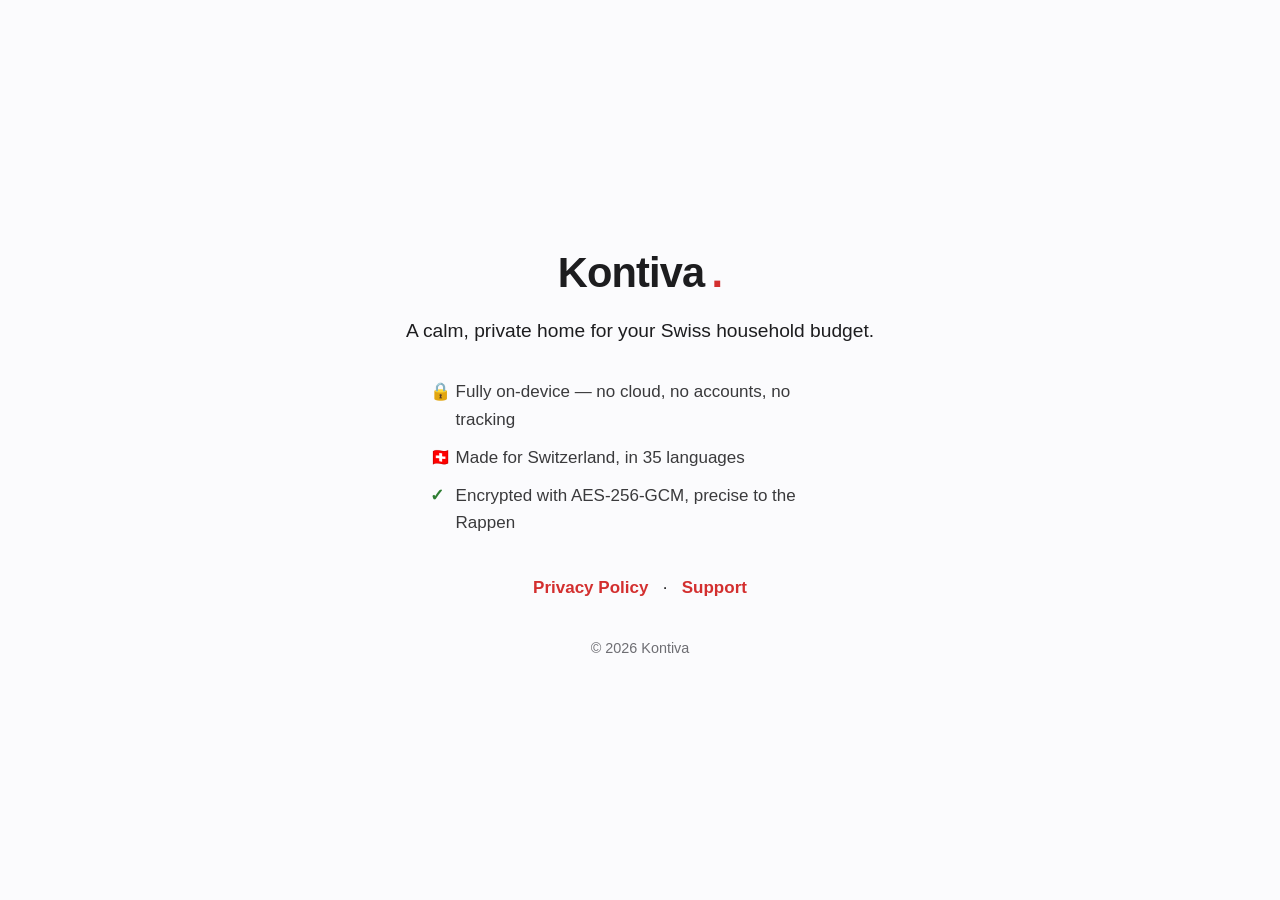
==== commit a432b6c2: "chore(web): keep marketing site warm in website/, restore placeholder homepage The finished kontiva." ====
--- a/docs/index.html
+++ b/docs/index.html
@@ -1,311 +1,55 @@
 <!DOCTYPE html>
-<html lang="de">
+<html lang="en">
 <head>
 <meta charset="utf-8">
 <meta name="viewport" content="width=device-width, initial-scale=1">
-<title>Kontiva — Schweizer Haushaltsbudget. Privat. Präzise. Auf Ihrem Gerät.</title>
-<meta name="description" content="Kontiva ist ein privater Haushaltsbudget-Planer für die Schweiz. Einkommen, Fixkosten, Sparziele und Schulden – verschlüsselt mit AES-256, ganz ohne Konto, Cloud oder Tracking. Für iPhone und Android.">
-<meta name="theme-color" content="#0d1117">
-<link rel="icon" type="image/png" sizes="32x32" href="./assets/brand/favicon-32.png">
-<link rel="apple-touch-icon" href="./assets/brand/icon-180.png">
-<link rel="canonical" href="https://kontiva.ch/">
-
-<!-- Open Graph -->
-<meta property="og:type" content="website">
-<meta property="og:title" content="Kontiva — Schweizer Haushaltsbudget, komplett auf Ihrem Gerät">
-<meta property="og:description" content="Privat, präzise und ohne Cloud. Verschlüsselt mit AES-256. Für iPhone und Android.">
-<meta property="og:image" content="https://kontiva.ch/assets/brand/icon-512.png">
-<meta property="og:url" content="https://kontiva.ch/">
-<meta name="twitter:card" content="summary_large_image">
-
-<link rel="preload" as="image" href="./assets/shots/i_overview.png">
-<link rel="stylesheet" href="./assets/site.css">
+<title>Kontiva — Private Swiss household budgeting</title>
+<meta name="description" content="A calm, private home for your Swiss household budget. Everything stays on your iPhone, encrypted — no cloud, no accounts, no tracking.">
+<style>
+  :root { color-scheme: light dark; }
+  * { box-sizing: border-box; }
+  body {
+    font: 17px/1.6 -apple-system, BlinkMacSystemFont, "Segoe UI", Roboto, Helvetica, Arial, sans-serif;
+    margin: 0; min-height: 100vh; display: grid; place-items: center;
+    padding: 2rem 1.25rem; color: #1d1d1f; background: #fbfbfd;
+  }
+  .card { max-width: 560px; text-align: center; }
+  .brand { display: inline-flex; align-items: baseline; gap: .45rem;
+           font-weight: 700; font-size: 2.6rem; letter-spacing: -.02em; margin: 0 0 .4rem; }
+  .brand .dot { color: #d32f2f; }
+  p.tag { font-size: 1.2rem; color: #1d1d1f; margin: .2rem 0 1.6rem; }
+  ul.points { list-style: none; padding: 0; margin: 0 auto 2rem; max-width: 420px;
+              text-align: left; color: #3a3a3c; }
+  ul.points li { padding: .35rem 0 .35rem 1.6rem; position: relative; }
+  ul.points li::before { content: "🔒"; position: absolute; left: 0; }
+  ul.points li:nth-child(2)::before { content: "🇨🇭"; }
+  ul.points li:nth-child(3)::before { content: "✓"; color: #2e7d32; font-weight: 700; }
+  .links a { color: #d32f2f; text-decoration: none; font-weight: 600; margin: 0 .6rem; }
+  .links a:hover { text-decoration: underline; }
+  footer { margin-top: 2.2rem; color: #6e6e73; font-size: .9rem; }
+  @media (prefers-color-scheme: dark) {
+    body { color: #f5f5f7; background: #000; }
+    p.tag { color: #f5f5f7; }
+    ul.points { color: #c7c7cc; }
+    .links a { color: #ff6b6b; }
+    footer { color: #98989d; }
+  }
+</style>
 </head>
 <body>
-
-<!-- ===== Header ===== -->
-<header class="site-header" id="header">
-  <div class="wrap header-inner">
-    <a class="brand" href="#top" aria-label="Kontiva — Startseite">
-      <img class="wm wm-dark"  src="./assets/brand/wordmark-dark.png"  alt="Kontiva" height="26">
-      <img class="wm wm-light" src="./assets/brand/wordmark-light.png" alt="Kontiva" height="26">
-    </a>
-    <nav class="nav" aria-label="Hauptnavigation">
-      <a href="#funktionen">Funktionen</a>
-      <a href="#schweiz">Für die Schweiz</a>
-      <a href="#plattformen">Plattformen</a>
-      <a href="./privacy-de.html">Datenschutz</a>
-      <a class="btn btn-sm" href="#beta">Beta testen</a>
-    </nav>
-  </div>
-</header>
-
-<main id="top">
-
-  <!-- ===== Hero ===== -->
-  <section class="hero">
-    <div class="hero-glow" aria-hidden="true"></div>
-    <div class="wrap hero-grid">
-      <div class="hero-copy reveal">
-        <p class="eyebrow"><span class="dot"></span> Swiss made · 100 % offline</p>
-        <h1>Ihr Haushaltsbudget.<br>Privat. Präzise.<br><span class="hl">Auf Ihrem Gerät.</span></h1>
-        <p class="lede">Kontiva plant Einkommen, Fixkosten, Sparziele und Schulden – verschlüsselt
-        mit AES-256, ganz ohne Konto, Cloud oder Tracking. Alles bleibt auf Ihrem iPhone oder Android.</p>
-        <div class="hero-cta">
-          <a class="btn btn-primary" href="#beta">Beta-Zugang anfragen</a>
-          <a class="btn btn-ghost" href="#funktionen">Funktionen ansehen</a>
-        </div>
-        <ul class="trust">
-          <li>AES-256-GCM</li>
-          <li>Kein Tracking</li>
-          <li>Kein Konto</li>
-          <li>Rappengenau</li>
-        </ul>
-      </div>
-      <div class="hero-visual reveal">
-        <div class="phone phone-hero">
-          <img src="./assets/shots/i_overview.png" alt="Kontiva Übersicht auf dem iPhone mit Donut-Diagramm und gesundem Überschuss" width="300" height="651">
-        </div>
-        <div class="phone phone-behind" aria-hidden="true">
-          <img src="./assets/shots/a_planung.png" alt="" loading="lazy" width="270" height="600">
-        </div>
-      </div>
-    </div>
-  </section>
-
-  <!-- ===== value strip ===== -->
-  <section class="strip">
-    <div class="wrap strip-inner">
-      <span>Entwickelt in der Schweiz</span><i></i>
-      <span>Für iPhone &amp; Android</span><i></i>
-      <span>Keine Server. Keine Cloud.</span><i></i>
-      <span>Gebaut für Ihre Privatsphäre</span>
-    </div>
-  </section>
-
-  <!-- ===== Features ===== -->
-  <section class="section" id="funktionen">
-    <div class="wrap">
-      <header class="sec-head reveal">
-        <p class="kicker">Funktionen</p>
-        <h2>Ein ruhiger, ehrlicher Blick auf Ihr Geld</h2>
-        <p class="sub">Alles, was ein Schweizer Haushalt zum Planen braucht – durchdacht,
-        schnell und ohne Ablenkung.</p>
-      </header>
-      <div class="grid features">
-        <article class="card reveal">
-          <span class="ic">
-            <svg viewBox="0 0 24 24" fill="none" stroke="currentColor" stroke-width="1.7"><rect x="4" y="10" width="16" height="11" rx="2.5"/><path d="M8 10V7a4 4 0 0 1 8 0v3"/><circle cx="12" cy="15.5" r="1.4" fill="currentColor" stroke="none"/></svg>
-          </span>
-          <h3>Privatsphäre by Design</h3>
-          <p>Keine Konten, keine Server, kein Tracking. Alles liegt in einem verschlüsselten
-          Tresor (AES-256-GCM) – nur auf Ihrem Gerät.</p>
-        </article>
-        <article class="card reveal">
-          <span class="ic ic-red">
-            <svg viewBox="0 0 24 24" fill="none" stroke="currentColor" stroke-width="1.7"><path d="M10 3h4v7h7v4h-7v7h-4v-7H3v-4h7z"/></svg>
-          </span>
-          <h3>Für die Schweiz gemacht</h3>
-          <p>Krankenkasse, Serafe, ÖV-Abo, Säule 3a, Steuerrücklage – Kategorien, die zum
-          Schweizer Alltag passen, statt generischer Vorlagen.</p>
-        </article>
-        <article class="card reveal">
-          <span class="ic">
-            <svg viewBox="0 0 24 24" fill="none" stroke="currentColor" stroke-width="1.7"><path d="M12 3 21 8 12 13 3 8z"/><path d="M3 12l9 5 9-5"/><path d="M3 16l9 5 9-5"/></svg>
-          </span>
-          <h3>Die ganze Geldgeschichte</h3>
-          <p>Einkommen inkl. 13. Monatslohn, Fixkosten, variable Budgets, Rechnungen mit
-          Fälligkeit, Sparziele und Schulden – an einem Ort.</p>
-        </article>
-        <article class="card reveal">
-          <span class="ic">
-            <svg viewBox="0 0 24 24" fill="none" stroke="currentColor" stroke-width="1.7"><circle cx="12" cy="12" r="9"/><path d="M12 7v5l3 2"/></svg>
-          </span>
-          <h3>Rappengenau &amp; ehrlich</h3>
-          <p>Berechnungen auf den Rappen genau, ohne Rundungsfehler. Ein gesunder Überschuss
-          ist auf einen Blick erkennbar.</p>
-        </article>
-        <article class="card reveal">
-          <span class="ic">
-            <svg viewBox="0 0 24 24" fill="none" stroke="currentColor" stroke-width="1.7"><path d="M9 18h6"/><path d="M10 21h4"/><path d="M12 3a6 6 0 0 0-4 10.5c.6.6 1 1.4 1 2.5h6c0-1.1.4-1.9 1-2.5A6 6 0 0 0 12 3z"/></svg>
-          </span>
-          <h3>Erkenntnisse, die helfen</h3>
-          <p>Kontiva erkennt Ihren grössten Kostenblock, freies Budget und Sparziele in
-          Reichweite – und sagt es Ihnen klar.</p>
-        </article>
-        <article class="card reveal">
-          <span class="ic ic-red">
-            <svg viewBox="0 0 24 24" fill="none" stroke="currentColor" stroke-width="1.7"><path d="M12 3a9 9 0 1 0 0 18c1.7 0 2-1.4 1-2.4-.9-1-.3-2.6 1.1-2.6H17a4 4 0 0 0 4-4c0-4.4-4-9-9-9z"/><circle cx="7.5" cy="11.5" r="1" fill="currentColor" stroke="none"/><circle cx="12" cy="8.5" r="1" fill="currentColor" stroke="none"/><circle cx="16.5" cy="11.5" r="1" fill="currentColor" stroke="none"/></svg>
-          </span>
-          <h3>Ganz Ihr Stil</h3>
-          <p>Wählen Sie ein eigenes Farbthema, das die ganze App einfärbt – inklusive
-          Hell- und Dunkelmodus.</p>
-        </article>
-      </div>
-    </div>
-  </section>
-
-  <!-- ===== Showcase: Übersicht ===== -->
-  <section class="showcase" id="uebersicht">
-    <div class="wrap showcase-grid">
-      <div class="showcase-media reveal">
-        <div class="phone"><img src="./assets/shots/i_overview.png" alt="Übersicht mit Aufteilung des Monats" loading="lazy" width="300" height="651"></div>
-      </div>
-      <div class="showcase-copy reveal">
-        <p class="kicker">Übersicht</p>
-        <h2>Alles Wichtige auf einen Blick</h2>
-        <p>Ein klares Donut-Diagramm zeigt, wohin Ihr Geld diesen Monat fliesst: Fixkosten,
-        variable Ausgaben, Rechnungen, Sparen – und was übrig bleibt.</p>
-        <ul class="ticks">
-          <li>Gesunder Überschuss sofort sichtbar</li>
-          <li>Anteil am Nettoeinkommen in Prozent</li>
-          <li>Monat für Monat vor- und zurückblättern</li>
-        </ul>
-      </div>
-    </div>
-  </section>
-
-  <!-- ===== Showcase: Schweiz (dark) ===== -->
-  <section class="showcase showcase-dark" id="schweiz">
-    <div class="wrap showcase-grid reverse">
-      <div class="showcase-media reveal">
-        <div class="phone"><img src="./assets/shots/i_planung.png" alt="Monatsplanung mit Schweizer Kategorien" loading="lazy" width="300" height="651"></div>
-      </div>
-      <div class="showcase-copy reveal">
-        <p class="kicker">Für die Schweiz gebaut</p>
-        <h2>Kategorien, die Sie wirklich kennen</h2>
-        <p>Statt generischer Listen plant Kontiva mit Miete, Krankenkasse, Nebenkosten,
-        ÖV-Abonnement, Serafe und mehr – plus 13. Monatslohn beim Einkommen.</p>
-        <ul class="ticks">
-          <li>Fixkosten, variable Budgets und Einkommen getrennt</li>
-          <li>Befristete Daueraufträge (z. B. Steuerraten)</li>
-          <li>Säule 3a und Steuerrücklage beim Sparen</li>
-        </ul>
-      </div>
-    </div>
-  </section>
-
-  <!-- ===== Triple gallery: Sparen / Schulden / Erkenntnisse ===== -->
-  <section class="section">
-    <div class="wrap">
-      <header class="sec-head reveal">
-        <p class="kicker">Mehr als nur Budget</p>
-        <h2>Sparen, Schulden und smarte Erkenntnisse</h2>
-        <p class="sub">Kontiva begleitet Sie über den Monat hinaus – mit Zielen, Übersicht über
-        offene Forderungen und konkreten Hinweisen.</p>
-      </header>
-      <div class="trio">
-        <figure class="trio-item reveal">
-          <div class="phone phone-sm"><img src="./assets/shots/i_sparen.png" alt="Sparziele mit Fortschritt" loading="lazy" width="270" height="586"></div>
-          <figcaption><strong>Sparziele</strong>Monatliche Beiträge, Startguthaben und Fortschritt pro Ziel.</figcaption>
-        </figure>
-        <figure class="trio-item reveal">
-          <div class="phone phone-sm"><img src="./assets/shots/a_schulden.png" alt="Schulden im Blick mit Schweizer Hinweisen" loading="lazy" width="270" height="600"></div>
-          <figcaption><strong>Schulden im Griff</strong>Mit Hinweisen zu Betreibung, Rechtsvorschlag und Existenzminimum.</figcaption>
-        </figure>
-        <figure class="trio-item reveal">
-          <div class="phone phone-sm"><img src="./assets/shots/a_insights.png" alt="Erkenntnisse zu Ihrem Budget" loading="lazy" width="270" height="600"></div>
-          <figcaption><strong>Erkenntnisse</strong>Grösster Kostenblock, Sparbeitrag und Ziele in Reichweite.</figcaption>
-        </figure>
-      </div>
-    </div>
-  </section>
-
-  <!-- ===== Theming ===== -->
-  <section class="showcase showcase-soft" id="thema">
-    <div class="wrap showcase-grid">
-      <div class="showcase-media reveal theme-duo">
-        <div class="phone phone-sm"><img src="./assets/shots/a_overview.png" alt="Kontiva im roten Standardthema" loading="lazy" width="250" height="556"></div>
-        <div class="phone phone-sm phone-front"><img src="./assets/shots/a_overview_teal.png" alt="Kontiva in einem eigenen türkisen Thema" loading="lazy" width="250" height="556"></div>
-      </div>
-      <div class="showcase-copy reveal">
-        <p class="kicker">Personalisierung</p>
-        <h2>Machen Sie Kontiva zu Ihrer App</h2>
-        <p>Ein Tipp genügt: Wählen Sie eine Akzentfarbe, und die gesamte App – vom Hintergrund
-        bis zur Navigation – passt sich an. Voreingestellte Themen oder ein komplett eigenes.</p>
-        <ul class="ticks">
-          <li>Voreingestellte Paletten oder eigene Farbe</li>
-          <li>Färbt die ganze Oberfläche, nicht nur Akzente</li>
-          <li>Hell- und Dunkelmodus inklusive</li>
-        </ul>
-      </div>
-    </div>
-  </section>
-
-  <!-- ===== Platforms ===== -->
-  <section class="section section-platforms" id="plattformen">
-    <div class="wrap">
-      <header class="sec-head reveal">
-        <p class="kicker">Plattformen</p>
-        <h2>Gebaut für iPhone und Android</h2>
-        <p class="sub">Dasselbe durchdachte Erlebnis, nativ auf beiden Systemen –
-        mit identischen Funktionen und Daten, die das Gerät nie verlassen.</p>
-      </header>
-      <div class="platform-duo reveal">
-        <figure>
-          <div class="phone"><img src="./assets/shots/i_onboarding.png" alt="Kontiva Willkommensbildschirm auf dem iPhone" loading="lazy" width="300" height="651"></div>
-          <figcaption>iPhone · iOS 26</figcaption>
-        </figure>
-        <figure>
-          <div class="phone phone-android"><img src="./assets/shots/a_sparen.png" alt="Kontiva Sparen auf Android" loading="lazy" width="300" height="667"></div>
-          <figcaption>Android</figcaption>
-        </figure>
-      </div>
-    </div>
-  </section>
-
-  <!-- ===== Privacy band ===== -->
-  <section class="privacy-band">
-    <div class="wrap privacy-inner reveal">
-      <span class="lock" aria-hidden="true">
-        <svg viewBox="0 0 24 24" fill="none" stroke="currentColor" stroke-width="1.6"><rect x="4" y="10" width="16" height="11" rx="2.5"/><path d="M8 10V7a4 4 0 0 1 8 0v3"/></svg>
-      </span>
-      <h2>Ihre Finanzdaten verlassen Ihr Gerät nie.</h2>
-      <p>Kein Konto, keine Cloud, keine Analyse. Der Tresor wird mit einem Schlüssel aus Ihrem
-      persönlichen Code gesichert (PBKDF2 + AES-256-GCM). Es gibt keine Hintertür – auch nicht für uns.</p>
-      <a class="link-arrow" href="./privacy-de.html">Datenschutzerklärung lesen →</a>
-    </div>
-  </section>
-
-  <!-- ===== Beta / CTA ===== -->
-  <section class="cta" id="beta">
-    <div class="wrap cta-inner reveal">
-      <h2>Bereit, Ordnung in Ihr Budget zu bringen?</h2>
-      <p>Kontiva startet als geschlossene Beta für iPhone (TestFlight) und Android.
-      Schreiben Sie uns für einen Zugang – wir melden uns persönlich.</p>
-      <div class="cta-actions">
-        <a class="btn btn-primary btn-lg" href="mailto:mohamed.rumy@bluewin.ch?subject=Kontiva%20Beta-Zugang">Beta-Zugang anfragen</a>
-      </div>
-      <div class="store-badges" aria-label="Verfügbarkeit">
-        <span class="store"><b>Bald im</b>App Store</span>
-        <span class="store"><b>Bald bei</b>Google Play</span>
-      </div>
-    </div>
-  </section>
-
-</main>
-
-<!-- ===== Footer ===== -->
-<footer class="site-footer">
-  <div class="wrap footer-inner">
-    <div class="foot-brand">
-      <img src="./assets/brand/wordmark-dark.png" alt="Kontiva" height="24">
-      <p>Privater Haushaltsbudget-Planer für die Schweiz. Komplett auf Ihrem Gerät.</p>
-    </div>
-    <nav class="foot-nav" aria-label="Footer">
-      <a href="#funktionen">Funktionen</a>
-      <a href="#plattformen">Plattformen</a>
-      <a href="./privacy-de.html">Datenschutz (DE)</a>
-      <a href="./privacy.html">Privacy (EN)</a>
-      <a href="mailto:mohamed.rumy@bluewin.ch">Kontakt</a>
-    </nav>
-  </div>
-  <div class="wrap foot-bottom">
-    <span>© 2026 Kontiva · Swiss made 🇨🇭</span>
-    <span>Verschlüsselt mit AES-256-GCM</span>
-  </div>
-</footer>
-
-<script src="./assets/site.js" defer></script>
+<div class="card">
+  <p class="brand">Kontiva<span class="dot">.</span></p>
+  <p class="tag">A calm, private home for your Swiss household budget.</p>
+  <ul class="points">
+    <li>Fully on-device — no cloud, no accounts, no tracking</li>
+    <li>Made for Switzerland, in 35 languages</li>
+    <li>Encrypted with AES-256-GCM, precise to the Rappen</li>
+  </ul>
+  <p class="links">
+    <a href="./privacy.html">Privacy Policy</a> ·
+    <a href="mailto:mohamed.rumy@bluewin.ch">Support</a>
+  </p>
+  <footer>© 2026 Kontiva</footer>
+</div>
 </body>
 </html>
